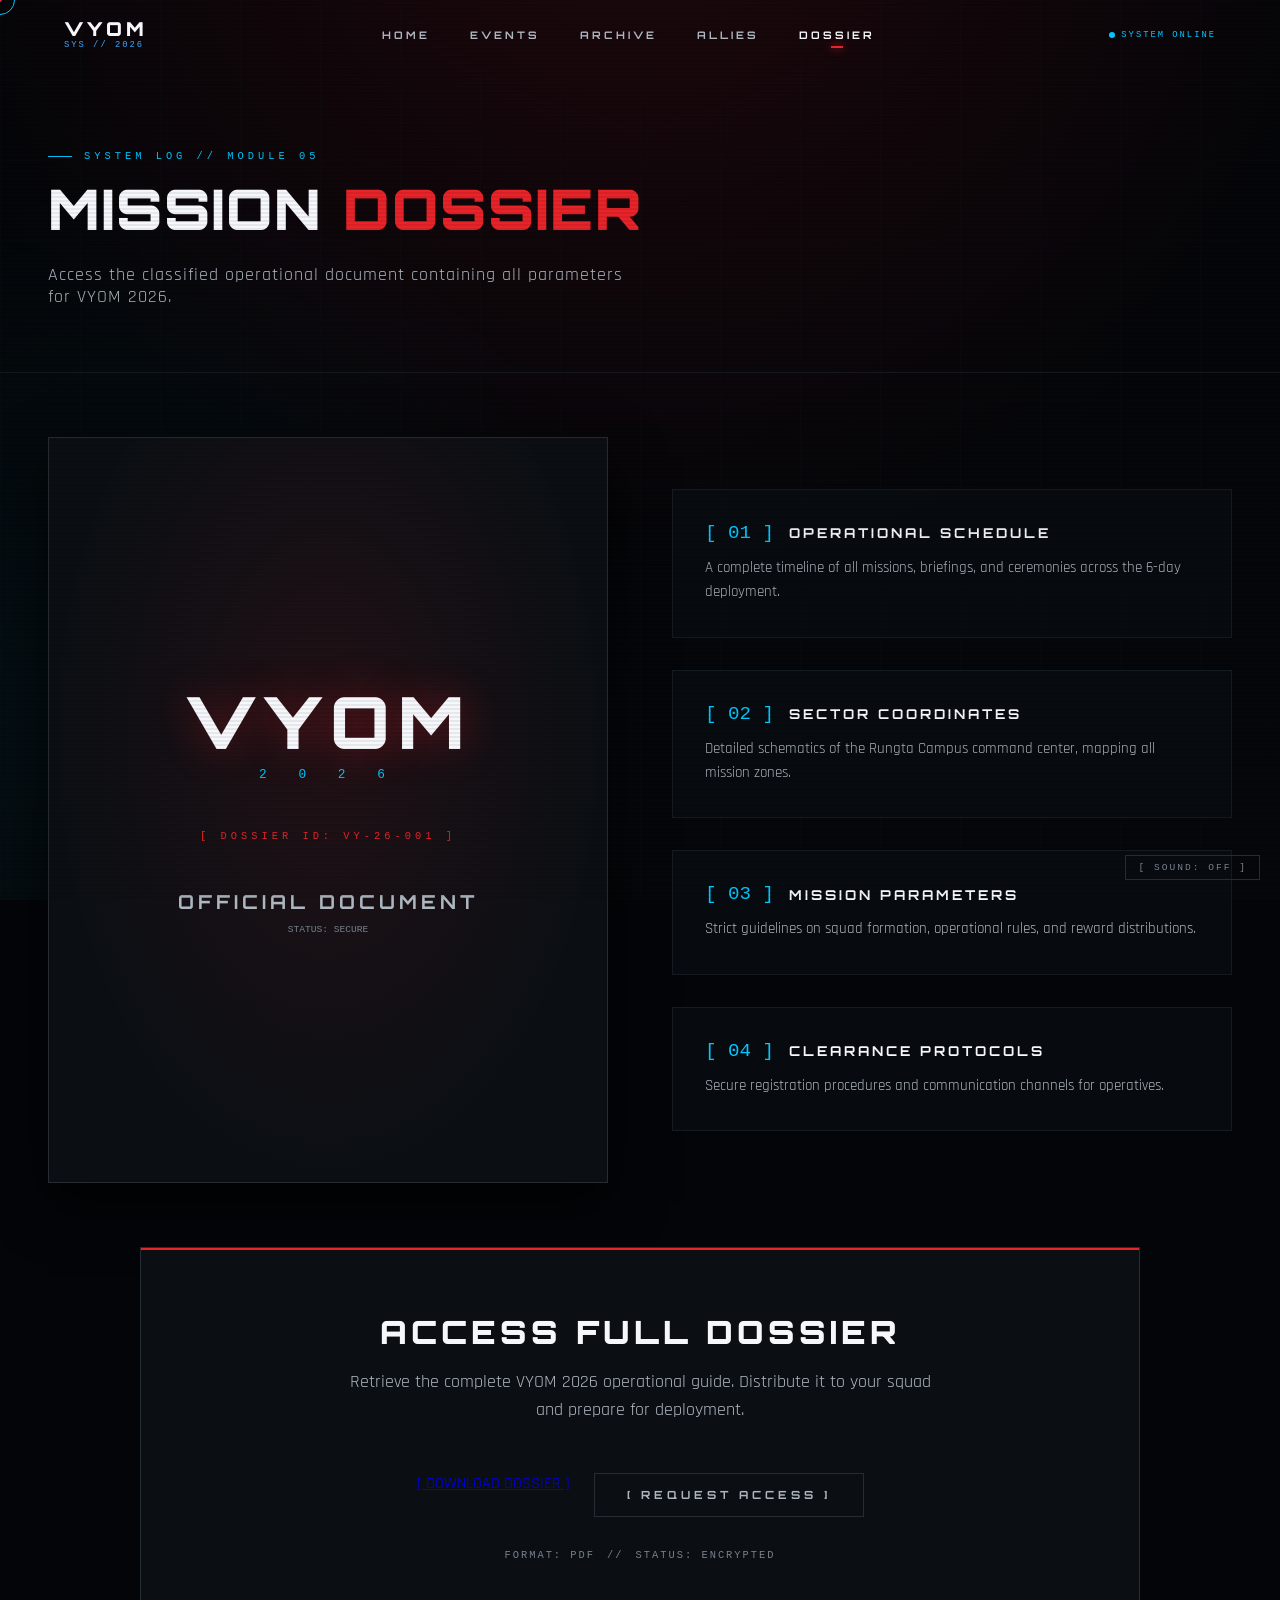
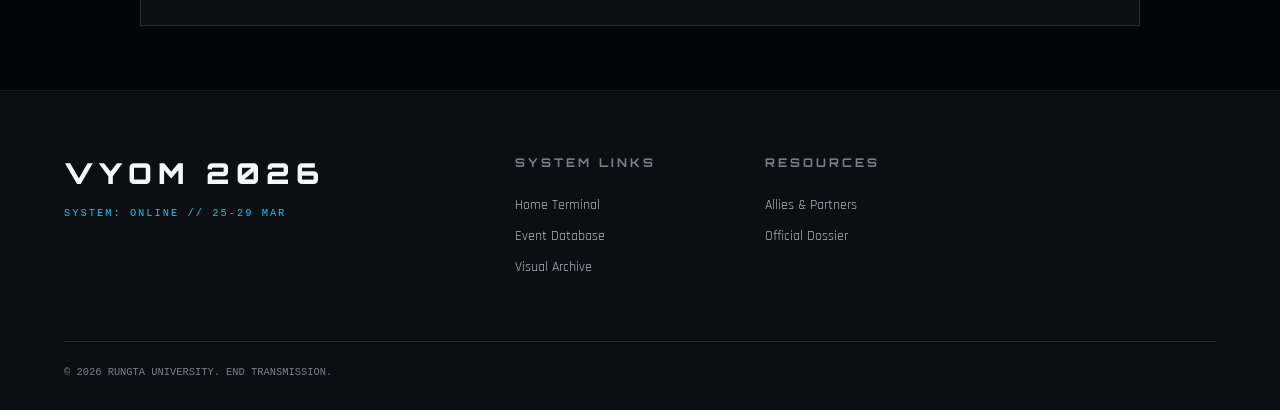
==== brochure.html @ c1c0fbc7 "Complete Phase 1 Cinematic Transformation" ====
<!DOCTYPE html>
<html lang="en">
<head>
<meta charset="UTF-8">
<meta name="viewport" content="width=device-width, initial-scale=1.0">
<title>MISSION DOSSIER // VYOM 2026</title>
<link rel="icon" type="image/png" href="https://i.ibb.co/TD3bmT7h/Untitled-design.png">
<link rel="preconnect" href="https://fonts.googleapis.com">
<link href="https://fonts.googleapis.com/css2?family=Orbitron:wght@400;700;900&family=Rajdhani:wght@400;500;600;700&display=swap" rel="stylesheet">
<link rel="stylesheet" href="shared.css">
<style>
/* Specific overrides for brochure.html */
.page-header {
  padding: 150px 3rem 4rem;
  max-width: 1300px;
  margin: 0 auto;
  border-bottom: 1px solid var(--steel);
}

.brochure-layout {
  display: grid;
  grid-template-columns: 1fr 1fr;
  gap: 4rem;
  align-items: center;
  max-width: 1300px;
  margin: 4rem auto;
  padding: 0 3rem;
}

.brochure-preview {
  background: var(--gunmetal);
  border: 1px solid var(--steel-light);
  aspect-ratio: 3/4;
  display: flex;
  flex-direction: column;
  align-items: center;
  justify-content: center;
  position: relative;
  overflow: hidden;
  box-shadow: 0 20px 50px rgba(0,0,0,0.8);
}
.bp-bg {
  position: absolute;
  inset: 0;
  background: radial-gradient(ellipse at 50% 40%, rgba(230, 36, 41, 0.1) 0%, transparent 70%);
}
.bp-content {
  position: relative;
  z-index: 1;
  text-align: center;
  padding: 2rem;
}
.bp-logo {
  font-family: 'Orbitron', sans-serif;
  font-size: 4.5rem;
  font-weight: 900;
  color: var(--white);
  letter-spacing: 8px;
  text-shadow: 0 0 40px rgba(230, 36, 41, 0.4);
  line-height: 1;
}
.bp-year {
  font-family: var(--hud-font);
  font-size: 0.8rem;
  color: var(--hud-cyan);
  letter-spacing: 12px;
  margin-top: 10px;
}
.bp-syms {
  margin: 3rem 0;
  font-family: var(--hud-font);
  font-size: 0.65rem;
  color: var(--energy-red);
  letter-spacing: 4px;
}
.bp-title {
  font-family: 'Orbitron', sans-serif;
  font-size: 1.2rem;
  font-weight: 700;
  color: var(--silver);
  letter-spacing: 4px;
  margin-bottom: 8px;
}

.brochure-info {
  display: flex;
  flex-direction: column;
  gap: 2rem;
}
.br-item {
  background: rgba(11, 15, 20, 0.6);
  border: 1px solid var(--steel);
  padding: 2rem;
  transition: all 0.3s;
  position: relative;
}
.br-item:hover {
  border-color: var(--hud-cyan);
  background: var(--gunmetal);
  transform: translateX(10px);
}
.br-item::before {
  content: '';
  position: absolute;
  left: 0; top: 0; bottom: 0;
  width: 2px;
  background: var(--hud-cyan);
  opacity: 0;
  transition: opacity 0.3s;
}
.br-item:hover::before { opacity: 1; }
.br-item-head {
  display: flex;
  align-items: center;
  gap: 15px;
  margin-bottom: 12px;
}
.br-icon {
  font-family: var(--hud-font);
  color: var(--hud-cyan);
  font-size: 1.2rem;
}
.br-item-title {
  font-family: 'Orbitron', sans-serif;
  font-size: 0.85rem;
  font-weight: 700;
  color: var(--white);
  letter-spacing: 3px;
  text-transform: uppercase;
}
.br-item-desc {
  font-size: 0.95rem;
  color: var(--silver);
  line-height: 1.6;
}

.download-cta {
  background: var(--gunmetal);
  border: 1px solid var(--steel-light);
  padding: 4rem 3rem;
  text-align: center;
  margin: 4rem auto;
  max-width: 1000px;
  position: relative;
  overflow: hidden;
}
.download-cta::before {
  content: '';
  position: absolute;
  top: 0; left: 0; right: 0; height: 2px;
  background: var(--energy-red);
}
.dc-title {
  font-family: 'Orbitron', sans-serif;
  font-size: 2rem;
  font-weight: 900;
  color: var(--white);
  margin-bottom: 1rem;
  letter-spacing: 4px;
}
.dc-sub {
  font-size: 1.1rem;
  color: var(--silver);
  margin-bottom: 3rem;
  line-height: 1.6;
  max-width: 600px;
  margin-left: auto;
  margin-right: auto;
}
.dc-btns {
  display: flex;
  gap: 1.5rem;
  justify-content: center;
  flex-wrap: wrap;
}
.btn-ghost {
  display: inline-block;
  background: transparent;
  color: var(--silver);
  padding: 14px 32px;
  font-family: 'Orbitron', sans-serif;
  font-size: 0.7rem;
  font-weight: 700;
  letter-spacing: 4px;
  text-transform: uppercase;
  text-decoration: none;
  border: 1px solid var(--steel-light);
  transition: all 0.3s;
}
.btn-ghost:hover {
  border-color: var(--hud-cyan);
  color: var(--hud-cyan);
  background: rgba(0, 200, 255, 0.05);
}
.file-info {
  display: flex;
  align-items: center;
  gap: 12px;
  margin-top: 2rem;
  justify-content: center;
  font-family: var(--hud-font);
  font-size: 0.65rem;
  color: var(--muted);
  letter-spacing: 2px;
}

@media(max-width: 900px) {
  .page-header { padding: 120px 1.5rem 3rem; }
  .brochure-layout { grid-template-columns: 1fr; padding: 0 1.5rem; gap: 3rem; }
  .download-cta { margin: 3rem 1.5rem; padding: 3rem 1.5rem; }
  .br-item:hover { transform: none; }
}
</style>
</head>
<body>

<div class="bg-cinematic"></div>
<div class="bg-grid"></div>
<div class="bg-scanlines"></div>

<!-- MOBILE COMMAND MENU -->
<div id="cmd-menu">
  <a href="index.html">01 HOME</a>
  <a href="events.html">02 EVENTS</a>
  <a href="gallery.html">03 GALLERY</a>
  <a href="sponsors.html">04 SPONSORS</a>
  <a href="brochure.html" class="active">05 DOSSIER</a>
</div>

<!-- NAVBAR HUD -->
<nav id="hud-navbar">
  <a href="index.html" class="nav-brand">
    <span class="nav-brand-title">VYOM</span>
    <span class="nav-brand-sub">SYS // 2026</span>
  </a>
  <ul class="nav-links">
    <li><a href="index.html">Home</a></li>
    <li><a href="events.html">Events</a></li>
    <li><a href="gallery.html">Archive</a></li>
    <li><a href="sponsors.html">Allies</a></li>
    <li><a href="brochure.html" class="active">Dossier</a></li>
  </ul>
  <div class="nav-right">
    <div class="sys-indicator">
      <div class="sys-dot"></div>
      SYSTEM ONLINE
    </div>
    <button class="hamburger" id="btn-hamburger">
      <span></span><span></span><span></span>
    </button>
  </div>
</nav>

<header class="page-header reveal">
  <div class="section-label">SYSTEM LOG // MODULE 05</div>
  <h1 class="cinematic-title">MISSION <span>DOSSIER</span></h1>
  <p style="color:var(--silver); font-size:1.1rem; letter-spacing:1px; max-width:600px;">Access the classified operational document containing all parameters for VYOM 2026.</p>
</header>

<main>
  <div class="brochure-layout">
    <div class="brochure-preview reveal">
      <div class="hud-corner tl"></div><div class="hud-corner tr"></div>
      <div class="hud-corner bl"></div><div class="hud-corner br"></div>
      <div class="bp-bg"></div>
      <div class="bp-content">
        <div class="bp-logo">VYOM</div>
        <div class="bp-year">2 0 2 6</div>
        <div class="bp-syms">[ DOSSIER ID: VY-26-001 ]</div>
        <div class="bp-title">OFFICIAL DOCUMENT</div>
        <div style="font-family:var(--hud-font); font-size:0.6rem; color:var(--muted); margin-top:10px;">STATUS: SECURE</div>
      </div>
    </div>
    <div class="brochure-info reveal">
      <div class="br-item">
        <div class="br-item-head"><div class="br-icon">[ 01 ]</div><div class="br-item-title">Operational Schedule</div></div>
        <div class="br-item-desc">A complete timeline of all missions, briefings, and ceremonies across the 6-day deployment.</div>
      </div>
      <div class="br-item">
        <div class="br-item-head"><div class="br-icon">[ 02 ]</div><div class="br-item-title">Sector Coordinates</div></div>
        <div class="br-item-desc">Detailed schematics of the Rungta Campus command center, mapping all mission zones.</div>
      </div>
      <div class="br-item">
        <div class="br-item-head"><div class="br-icon">[ 03 ]</div><div class="br-item-title">Mission Parameters</div></div>
        <div class="br-item-desc">Strict guidelines on squad formation, operational rules, and reward distributions.</div>
      </div>
      <div class="br-item">
        <div class="br-item-head"><div class="br-icon">[ 04 ]</div><div class="br-item-title">Clearance Protocols</div></div>
        <div class="br-item-desc">Secure registration procedures and communication channels for operatives.</div>
      </div>
    </div>
  </div>

  <div class="download-cta reveal">
    <div class="hud-corner tl"></div><div class="hud-corner tr"></div>
    <div class="hud-corner bl"></div><div class="hud-corner br"></div>
    <h2 class="dc-title">ACCESS FULL <span>DOSSIER</span></h2>
    <p class="dc-sub">Retrieve the complete VYOM 2026 operational guide. Distribute it to your squad and prepare for deployment.</p>
    <div class="dc-btns">
      <a href="#" class="btn-primary" onclick="alert('Dossier encryption is currently active. Please stand by for official release or contact command.');return false;">[ DOWNLOAD DOSSIER ]</a>
      <a href="mailto:vyom.s@rungta.ac.in?subject=VYOM 2026 Dossier Request" class="btn-ghost">[ REQUEST ACCESS ]</a>
    </div>
    <div class="file-info"><span>FORMAT: PDF</span><span>//</span><span>STATUS: ENCRYPTED</span></div>
  </div>
</main>

<!-- FOOTER -->
<footer class="cmd-footer">
  <div class="footer-grid">
    <div>
      <div class="f-brand">VYOM 2026</div>
      <div class="f-sys-status">SYSTEM: ONLINE // 25-29 MAR</div>
    </div>
    <div class="f-col">
      <h4>SYSTEM LINKS</h4>
      <ul>
        <li><a href="index.html">Home Terminal</a></li>
        <li><a href="events.html">Event Database</a></li>
        <li><a href="gallery.html">Visual Archive</a></li>
      </ul>
    </div>
    <div class="f-col">
      <h4>RESOURCES</h4>
      <ul>
        <li><a href="sponsors.html">Allies & Partners</a></li>
        <li><a href="brochure.html">Official Dossier</a></li>
      </ul>
    </div>
  </div>
  <div class="f-bottom">
    <span>© 2026 RUNGTA UNIVERSITY. END TRANSMISSION.</span>
  </div>
</footer>

<script src="js/main.js"></script>
<script src="js/cursor.js"></script>
<script src="js/audio.js"></script>
</body>
</html>
---- shared.css ----
@import url('https://fonts.googleapis.com/css2?family=Orbitron:wght@400;700;900&family=Rajdhani:wght@400;500;600;700&display=swap');

:root {
  /* COLOR SYSTEM - CINEMATIC COMMAND CENTER */
  --void: #030508;
  --black: #05070A;
  --gunmetal: #0B0F14;
  --steel: #151B22;
  --steel-light: #252C34;
  --silver: #AEB7C0;
  --white: #F5F7FA;
  --hero-red: #C91824;
  --energy-red: #E62429;
  --hot-red: #FF3B30;
  --arc-gold: #D6A84F;
  --hud-blue: #3AA7FF;
  --hud-cyan: #00C8FF;
  --muted: #77818C;

  --hud-font: 'Courier New', Courier, monospace;
}

*, *::before, *::after {
  margin: 0;
  padding: 0;
  box-sizing: border-box;
}

html {
  scroll-behavior: smooth;
}

body {
  background-color: var(--void);
  color: var(--white);
  font-family: 'Rajdhani', sans-serif;
  overflow-x: hidden;
  cursor: none; /* Custom cursor used */
}

::-webkit-scrollbar { width: 4px; }
::-webkit-scrollbar-track { background: var(--black); }
::-webkit-scrollbar-thumb { background: var(--steel-light); }
::-webkit-scrollbar-thumb:hover { background: var(--energy-red); }

/* CUSTOM CURSOR */
#vyom-cursor-ring {
  position: fixed;
  top: 0; left: 0;
  width: 30px; height: 30px;
  border: 1px solid var(--hud-cyan);
  border-radius: 50%;
  transform: translate(-50%, -50%);
  pointer-events: none;
  z-index: 999999;
  transition: width 0.2s, height 0.2s, border-color 0.2s;
}
#vyom-cursor-dot {
  position: fixed;
  top: 0; left: 0;
  width: 4px; height: 4px;
  background: var(--energy-red);
  border-radius: 50%;
  transform: translate(-50%, -50%);
  pointer-events: none;
  z-index: 999999;
}
.cursor-hover #vyom-cursor-ring {
  width: 45px; height: 45px;
  border-color: var(--energy-red);
  background: rgba(230, 36, 41, 0.05);
}

/* BACKGROUND SYSTEM */
.bg-cinematic {
  position: fixed;
  inset: 0;
  background: radial-gradient(circle at 50% -20%, rgba(201, 24, 36, 0.15) 0%, transparent 60%),
              radial-gradient(circle at 10% 80%, rgba(0, 200, 255, 0.05) 0%, transparent 40%),
              linear-gradient(to bottom, var(--void) 0%, var(--black) 100%);
  z-index: -3;
}
.bg-grid {
  position: fixed;
  inset: 0;
  background-image: linear-gradient(var(--steel) 1px, transparent 1px), linear-gradient(90deg, var(--steel) 1px, transparent 1px);
  background-size: 80px 80px;
  opacity: 0.15;
  z-index: -2;
}
.bg-scanlines {
  position: fixed;
  inset: 0;
  background: repeating-linear-gradient(0deg, transparent, transparent 2px, rgba(0,0,0,0.1) 2px, rgba(0,0,0,0.1) 4px);
  pointer-events: none;
  z-index: 9000; /* Overlays on content but under nav */
  opacity: 0.6;
}

/* NAVBAR - COMMAND HUD */
#hud-navbar {
  position: fixed;
  top: 0; left: 0; right: 0;
  z-index: 9990;
  height: 70px;
  display: flex;
  align-items: center;
  justify-content: space-between;
  padding: 0 4rem;
  background: transparent;
  transition: all 0.4s ease;
  border-bottom: 1px solid transparent;
}
#hud-navbar.scrolled {
  background: rgba(11, 15, 20, 0.85);
  backdrop-filter: blur(12px);
  border-bottom: 1px solid var(--steel-light);
  box-shadow: 0 4px 30px rgba(0, 0, 0, 0.5);
}
.nav-brand {
  display: flex;
  flex-direction: column;
  text-decoration: none;
  line-height: 1;
}
.nav-brand-title {
  font-family: 'Orbitron', sans-serif;
  font-weight: 900;
  font-size: 1.2rem;
  color: var(--white);
  letter-spacing: 4px;
}
.nav-brand-sub {
  font-family: var(--hud-font);
  font-size: 0.55rem;
  color: var(--hud-blue);
  letter-spacing: 2px;
  margin-top: 2px;
}
.nav-links {
  display: flex;
  gap: 2.5rem;
  list-style: none;
}
.nav-links a {
  text-decoration: none;
  color: var(--silver);
  font-family: 'Orbitron', sans-serif;
  font-size: 0.65rem;
  font-weight: 700;
  letter-spacing: 3px;
  text-transform: uppercase;
  position: relative;
  transition: color 0.3s;
}
.nav-links a:hover, .nav-links a.active {
  color: var(--white);
}
.nav-links a.active::before {
  content: '';
  position: absolute;
  bottom: -6px;
  left: 50%;
  transform: translateX(-50%);
  width: 12px;
  height: 2px;
  background: var(--energy-red);
  box-shadow: 0 0 8px var(--energy-red);
}
.nav-right {
  display: flex;
  align-items: center;
  gap: 1.5rem;
}
.sys-indicator {
  display: flex;
  align-items: center;
  gap: 6px;
  font-family: var(--hud-font);
  font-size: 0.55rem;
  color: var(--hud-cyan);
  letter-spacing: 2px;
}
.sys-dot {
  width: 6px; height: 6px;
  background: var(--hud-cyan);
  border-radius: 50%;
  animation: pulseCyan 2s infinite;
}
@keyframes pulseCyan {
  0%, 100% { opacity: 1; box-shadow: 0 0 5px var(--hud-cyan); }
  50% { opacity: 0.4; box-shadow: none; }
}
.btn-register {
  display: inline-block;
  background: rgba(230, 36, 41, 0.1);
  color: var(--energy-red);
  border: 1px solid var(--energy-red);
  padding: 8px 20px;
  font-family: 'Orbitron', sans-serif;
  font-size: 0.65rem;
  font-weight: 900;
  letter-spacing: 3px;
  text-transform: uppercase;
  text-decoration: none;
  transition: all 0.3s;
}
.btn-register:hover {
  background: var(--energy-red);
  color: var(--white);
  box-shadow: 0 0 15px rgba(230, 36, 41, 0.4);
}

/* MOBILE HUD MENU */
.hamburger {
  display: none;
  flex-direction: column;
  gap: 5px;
  background: transparent;
  border: none;
  cursor: none;
}
.hamburger span {
  display: block;
  width: 24px; height: 2px;
  background: var(--silver);
  transition: all 0.3s;
}
#cmd-menu {
  position: fixed;
  inset: 0;
  background: rgba(5, 7, 10, 0.98);
  backdrop-filter: blur(10px);
  z-index: 9980;
  display: flex;
  flex-direction: column;
  justify-content: center;
  align-items: center;
  gap: 2rem;
  opacity: 0;
  visibility: hidden;
  transition: opacity 0.4s;
}
#cmd-menu.open {
  opacity: 1;
  visibility: visible;
}
#cmd-menu a {
  font-family: 'Orbitron', sans-serif;
  font-size: 1.5rem;
  color: var(--silver);
  text-decoration: none;
  letter-spacing: 6px;
  text-transform: uppercase;
  transition: color 0.3s;
}
#cmd-menu a:hover, #cmd-menu a.active {
  color: var(--white);
  text-shadow: 0 0 15px rgba(255,255,255,0.3);
}

/* SOUND TOGGLE */
#sound-toggle {
  position: fixed;
  bottom: 20px; right: 20px;
  z-index: 9999;
  background: transparent;
  border: 1px solid var(--steel-light);
  color: var(--muted);
  font-family: var(--hud-font);
  font-size: 0.6rem;
  padding: 6px 12px;
  letter-spacing: 2px;
  cursor: none;
  transition: all 0.3s;
}
#sound-toggle:hover {
  border-color: var(--hud-cyan);
  color: var(--hud-cyan);
}
#sound-toggle.active {
  color: var(--hud-cyan);
  border-color: var(--hud-cyan);
}

/* SYSTEM BOOT PRELOADER */
#sys-boot {
  position: fixed;
  inset: 0;
  background: var(--black);
  z-index: 100000;
  display: flex;
  flex-direction: column;
  align-items: flex-start;
  justify-content: center;
  padding: 4rem;
  font-family: var(--hud-font);
  color: var(--hud-cyan);
  transition: opacity 0.5s;
}
#sys-boot.hidden {
  opacity: 0;
  pointer-events: none;
}
.boot-log {
  font-size: 0.8rem;
  line-height: 1.8;
  margin-bottom: 2rem;
  opacity: 0.8;
}
.boot-progress-wrap {
  width: 100%;
  max-width: 400px;
  border: 1px solid var(--steel);
  height: 12px;
  position: relative;
  margin-bottom: 1rem;
}
.boot-progress-bar {
  height: 100%;
  background: var(--energy-red);
  width: 0%;
  transition: width 0.2s linear;
  box-shadow: 0 0 10px var(--energy-red);
}
.boot-title {
  font-family: 'Orbitron', sans-serif;
  font-size: 2.5rem;
  font-weight: 900;
  color: var(--white);
  letter-spacing: 8px;
  margin-top: 1rem;
  opacity: 0;
  transform: translateY(10px);
  transition: all 0.4s;
}
.boot-title.show {
  opacity: 1;
  transform: translateY(0);
}

/* SECTION UTILS */
.wrap { max-width: 1300px; margin: 0 auto; padding: 5rem 3rem; }
.pt-nav { padding-top: 120px; }

/* HUD COMPONENTS */
.hud-corner {
  position: absolute;
  width: 15px; height: 15px;
  border: 1px solid var(--muted);
}
.hud-corner.tl { top: -1px; left: -1px; border-right: none; border-bottom: none; }
.hud-corner.tr { top: -1px; right: -1px; border-left: none; border-bottom: none; }
.hud-corner.bl { bottom: -1px; left: -1px; border-right: none; border-top: none; }
.hud-corner.br { bottom: -1px; right: -1px; border-left: none; border-top: none; }

.section-label {
  font-family: var(--hud-font);
  font-size: 0.65rem;
  color: var(--hud-cyan);
  letter-spacing: 4px;
  text-transform: uppercase;
  margin-bottom: 1rem;
  display: flex;
  align-items: center;
  gap: 12px;
}
.section-label::before {
  content: '';
  width: 24px; height: 1px;
  background: var(--hud-cyan);
}
.cinematic-title {
  font-family: 'Orbitron', sans-serif;
  font-size: clamp(2rem, 5vw, 3.5rem);
  font-weight: 900;
  line-height: 1.1;
  letter-spacing: 2px;
  margin-bottom: 1.5rem;
  color: var(--white);
}
.cinematic-title span { color: var(--energy-red); }

/* FOOTER */
.cmd-footer {
  border-top: 1px solid var(--steel);
  padding: 4rem 4rem 2rem;
  background: var(--gunmetal);
  position: relative;
}
.footer-grid {
  display: grid;
  grid-template-columns: 2fr 1fr 1fr 1fr;
  gap: 3rem;
  max-width: 1300px;
  margin: 0 auto;
}
.f-brand {
  font-family: 'Orbitron', sans-serif;
  font-size: 1.8rem;
  font-weight: 900;
  color: var(--white);
  letter-spacing: 6px;
}
.f-sys-status {
  margin-top: 1rem;
  font-family: var(--hud-font);
  font-size: 0.65rem;
  color: var(--hud-cyan);
  letter-spacing: 2px;
}
.f-col h4 {
  font-family: 'Orbitron', sans-serif;
  font-size: 0.75rem;
  color: var(--muted);
  letter-spacing: 3px;
  margin-bottom: 1.5rem;
}
.f-col ul { list-style: none; display: flex; flex-direction: column; gap: 10px; }
.f-col a {
  color: var(--silver);
  text-decoration: none;
  font-size: 0.85rem;
  transition: color 0.2s;
}
.f-col a:hover { color: var(--hud-blue); }
.f-bottom {
  margin-top: 4rem;
  border-top: 1px solid var(--steel-light);
  padding-top: 1.5rem;
  display: flex;
  justify-content: space-between;
  font-family: var(--hud-font);
  font-size: 0.65rem;
  color: var(--muted);
  max-width: 1300px;
  margin-left: auto; margin-right: auto;
}

@media(max-width: 900px) {
  #hud-navbar { padding: 0 1.5rem; }
  .nav-links, .nav-right .btn-register { display: none; }
  .hamburger { display: flex; }
  .footer-grid { grid-template-columns: 1fr 1fr; }
  .wrap { padding: 4rem 1.5rem; }
  #vyom-cursor-ring, #vyom-cursor-dot { display: none; }
  body { cursor: auto; }
}
@media(max-width: 500px) {
  .footer-grid { grid-template-columns: 1fr; }
}
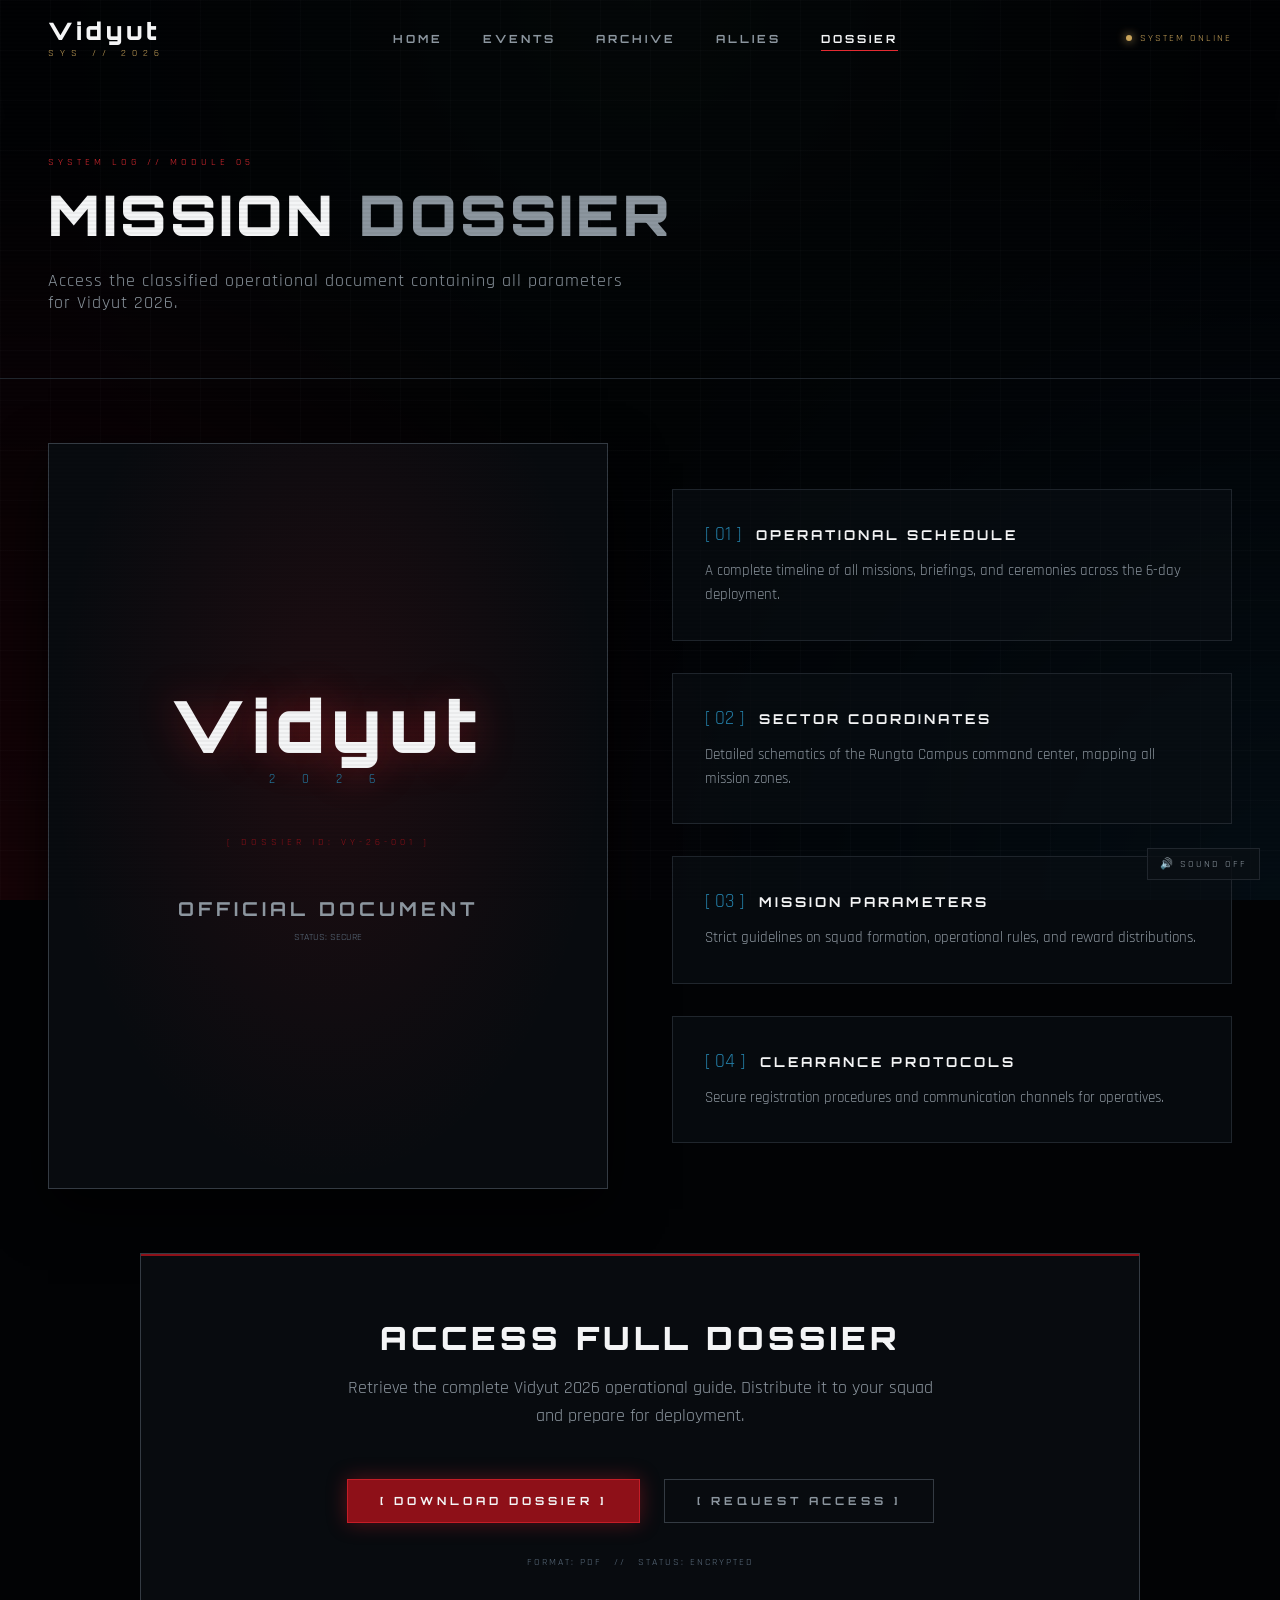
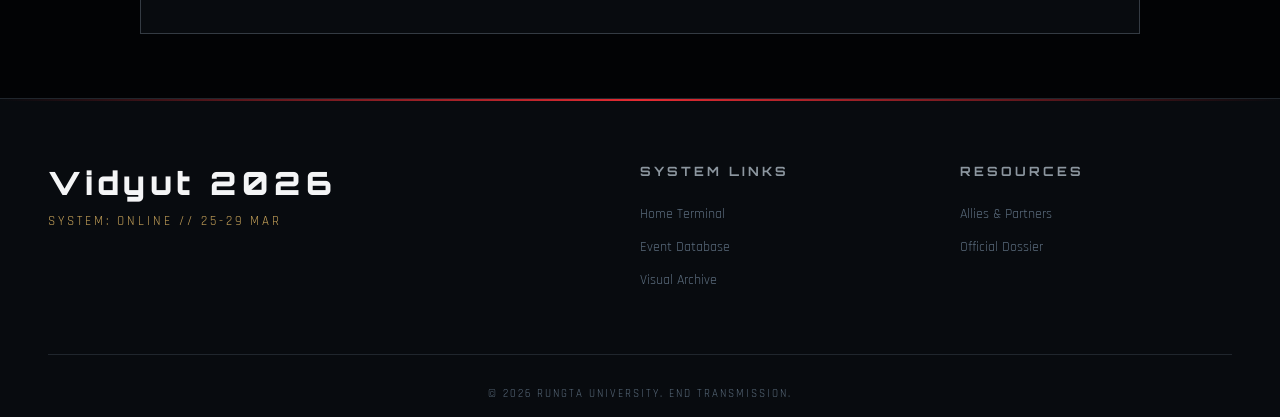
==== commit 87cc4638: "Vidyut 2026 Doomsday Cinematic Transformation" ====
--- a/brochure.html
+++ b/brochure.html
@@ -3,7 +3,7 @@
 <head>
 <meta charset="UTF-8">
 <meta name="viewport" content="width=device-width, initial-scale=1.0">
-<title>MISSION DOSSIER // VYOM 2026</title>
+<title>MISSION DOSSIER // Vidyut 2026</title>
 <link rel="icon" type="image/png" href="https://i.ibb.co/TD3bmT7h/Untitled-design.png">
 <link rel="preconnect" href="https://fonts.googleapis.com">
 <link href="https://fonts.googleapis.com/css2?family=Orbitron:wght@400;700;900&family=Rajdhani:wght@400;500;600;700&display=swap" rel="stylesheet">
@@ -230,7 +230,7 @@
 <!-- NAVBAR HUD -->
 <nav id="hud-navbar">
   <a href="index.html" class="nav-brand">
-    <span class="nav-brand-title">VYOM</span>
+    <span class="nav-brand-title">Vidyut</span>
     <span class="nav-brand-sub">SYS // 2026</span>
   </a>
   <ul class="nav-links">
@@ -254,7 +254,7 @@
 <header class="page-header reveal">
   <div class="section-label">SYSTEM LOG // MODULE 05</div>
   <h1 class="cinematic-title">MISSION <span>DOSSIER</span></h1>
-  <p style="color:var(--silver); font-size:1.1rem; letter-spacing:1px; max-width:600px;">Access the classified operational document containing all parameters for VYOM 2026.</p>
+  <p style="color:var(--silver); font-size:1.1rem; letter-spacing:1px; max-width:600px;">Access the classified operational document containing all parameters for Vidyut 2026.</p>
 </header>
 
 <main>
@@ -264,7 +264,7 @@
       <div class="hud-corner bl"></div><div class="hud-corner br"></div>
       <div class="bp-bg"></div>
       <div class="bp-content">
-        <div class="bp-logo">VYOM</div>
+        <div class="bp-logo">Vidyut</div>
         <div class="bp-year">2 0 2 6</div>
         <div class="bp-syms">[ DOSSIER ID: VY-26-001 ]</div>
         <div class="bp-title">OFFICIAL DOCUMENT</div>
@@ -295,10 +295,10 @@
     <div class="hud-corner tl"></div><div class="hud-corner tr"></div>
     <div class="hud-corner bl"></div><div class="hud-corner br"></div>
     <h2 class="dc-title">ACCESS FULL <span>DOSSIER</span></h2>
-    <p class="dc-sub">Retrieve the complete VYOM 2026 operational guide. Distribute it to your squad and prepare for deployment.</p>
+    <p class="dc-sub">Retrieve the complete Vidyut 2026 operational guide. Distribute it to your squad and prepare for deployment.</p>
     <div class="dc-btns">
       <a href="#" class="btn-primary" onclick="alert('Dossier encryption is currently active. Please stand by for official release or contact command.');return false;">[ DOWNLOAD DOSSIER ]</a>
-      <a href="mailto:vyom.s@rungta.ac.in?subject=VYOM 2026 Dossier Request" class="btn-ghost">[ REQUEST ACCESS ]</a>
+      <a href="mailto:Vidyut.s@rungta.ac.in?subject=Vidyut 2026 Dossier Request" class="btn-ghost">[ REQUEST ACCESS ]</a>
     </div>
     <div class="file-info"><span>FORMAT: PDF</span><span>//</span><span>STATUS: ENCRYPTED</span></div>
   </div>
@@ -308,7 +308,7 @@
 <footer class="cmd-footer">
   <div class="footer-grid">
     <div>
-      <div class="f-brand">VYOM 2026</div>
+      <div class="f-brand">Vidyut 2026</div>
       <div class="f-sys-status">SYSTEM: ONLINE // 25-29 MAR</div>
     </div>
     <div class="f-col">
--- a/shared.css
+++ b/shared.css
@@ -1,451 +1,293 @@
 @import url('https://fonts.googleapis.com/css2?family=Orbitron:wght@400;700;900&family=Rajdhani:wght@400;500;600;700&display=swap');
 
 :root {
-  /* COLOR SYSTEM - CINEMATIC COMMAND CENTER */
-  --void: #030508;
-  --black: #05070A;
-  --gunmetal: #0B0F14;
-  --steel: #151B22;
-  --steel-light: #252C34;
-  --silver: #AEB7C0;
-  --white: #F5F7FA;
-  --hero-red: #C91824;
-  --energy-red: #E62429;
-  --hot-red: #FF3B30;
-  --arc-gold: #D6A84F;
-  --hud-blue: #3AA7FF;
-  --hud-cyan: #00C8FF;
-  --muted: #77818C;
-
-  --hud-font: 'Courier New', Courier, monospace;
-}
-
-*, *::before, *::after {
-  margin: 0;
-  padding: 0;
-  box-sizing: border-box;
-}
-
-html {
-  scroll-behavior: smooth;
-}
-
+  /* DOOMSDAY COLOR PALETTE */
+  /* Environments */
+  --void: #020305;
+  --gunmetal: #080B0F;
+  --abyss: #05070A;
+  --panel: #0D1117;
+  
+  /* Metals */
+  --steel: #20262D;
+  --steel-light: #343B43;
+  --silver: #8C969F;
+  
+  /* Accents */
+  --arc-gold: #C9A45A;
+  --arc-gold-bright: #E2BD70;
+  --doom-green: #17281E;
+  --doom-green-bright: #557B58;
+  
+  /* Threat / Energy */
+  --energy-red: #8E1018;
+  --hot-red: #C51D27;
+  --threat-red: #E52B32;
+  
+  /* Tech */
+  --hud-cyan: #247FA8;
+  --hud-blue: #194B68;
+  --white: #F4F5F6;
+  --muted: #5a6b7c;
+
+  /* Typography */
+  --title-font: 'Orbitron', sans-serif;
+  --hud-font: 'Rajdhani', sans-serif;
+}
+
+* { margin: 0; padding: 0; box-sizing: border-box; }
+html { scroll-behavior: smooth; }
 body {
+  font-family: var(--hud-font);
   background-color: var(--void);
   color: var(--white);
-  font-family: 'Rajdhani', sans-serif;
   overflow-x: hidden;
-  cursor: none; /* Custom cursor used */
-}
-
-::-webkit-scrollbar { width: 4px; }
-::-webkit-scrollbar-track { background: var(--black); }
-::-webkit-scrollbar-thumb { background: var(--steel-light); }
-::-webkit-scrollbar-thumb:hover { background: var(--energy-red); }
+  cursor: none; /* Custom cursor */
+}
 
 /* CUSTOM CURSOR */
-#vyom-cursor-ring {
-  position: fixed;
-  top: 0; left: 0;
-  width: 30px; height: 30px;
-  border: 1px solid var(--hud-cyan);
+#cursor {
+  position: fixed; top: 0; left: 0;
+  width: 20px; height: 20px;
+  border: 1px solid var(--hot-red);
   border-radius: 50%;
+  pointer-events: none;
+  z-index: 999999;
   transform: translate(-50%, -50%);
-  pointer-events: none;
-  z-index: 999999;
+  display: flex; align-items: center; justify-content: center;
+  font-size: 8px; color: var(--hot-red);
+  mix-blend-mode: difference;
   transition: width 0.2s, height 0.2s, border-color 0.2s;
 }
-#vyom-cursor-dot {
-  position: fixed;
-  top: 0; left: 0;
-  width: 4px; height: 4px;
-  background: var(--energy-red);
-  border-radius: 50%;
-  transform: translate(-50%, -50%);
-  pointer-events: none;
-  z-index: 999999;
-}
-.cursor-hover #vyom-cursor-ring {
-  width: 45px; height: 45px;
-  border-color: var(--energy-red);
-  background: rgba(230, 36, 41, 0.05);
-}
-
-/* BACKGROUND SYSTEM */
+#cursor.active {
+  width: 40px; height: 40px;
+  border-color: var(--arc-gold);
+  background: rgba(201, 164, 90, 0.1);
+}
+
+/* CINEMATIC BACKGROUND SYSTEM */
 .bg-cinematic {
-  position: fixed;
-  inset: 0;
-  background: radial-gradient(circle at 50% -20%, rgba(201, 24, 36, 0.15) 0%, transparent 60%),
-              radial-gradient(circle at 10% 80%, rgba(0, 200, 255, 0.05) 0%, transparent 40%),
-              linear-gradient(to bottom, var(--void) 0%, var(--black) 100%);
-  z-index: -3;
+  position: fixed; inset: 0; z-index: -10;
+  background: radial-gradient(circle at 50% 0%, var(--doom-green) 0%, transparent 60%),
+              radial-gradient(circle at 100% 100%, var(--hud-blue) 0%, transparent 50%),
+              radial-gradient(circle at 0% 100%, var(--energy-red) 0%, transparent 50%);
+  opacity: 0.15;
+  pointer-events: none;
 }
 .bg-grid {
-  position: fixed;
-  inset: 0;
-  background-image: linear-gradient(var(--steel) 1px, transparent 1px), linear-gradient(90deg, var(--steel) 1px, transparent 1px);
-  background-size: 80px 80px;
-  opacity: 0.15;
-  z-index: -2;
+  position: fixed; inset: 0; z-index: -9;
+  background-image: 
+    linear-gradient(rgba(140, 150, 159, 0.03) 1px, transparent 1px),
+    linear-gradient(90deg, rgba(140, 150, 159, 0.03) 1px, transparent 1px);
+  background-size: 50px 50px;
+  pointer-events: none;
 }
 .bg-scanlines {
-  position: fixed;
-  inset: 0;
-  background: repeating-linear-gradient(0deg, transparent, transparent 2px, rgba(0,0,0,0.1) 2px, rgba(0,0,0,0.1) 4px);
-  pointer-events: none;
-  z-index: 9000; /* Overlays on content but under nav */
-  opacity: 0.6;
-}
-
-/* NAVBAR - COMMAND HUD */
+  position: fixed; inset: 0; z-index: 9999;
+  background: repeating-linear-gradient(
+    0deg,
+    transparent,
+    transparent 2px,
+    rgba(0, 0, 0, 0.1) 2px,
+    rgba(0, 0, 0, 0.1) 4px
+  );
+  pointer-events: none;
+  opacity: 0.4;
+}
+
+/* HUD NAVBAR */
 #hud-navbar {
-  position: fixed;
-  top: 0; left: 0; right: 0;
-  z-index: 9990;
-  height: 70px;
-  display: flex;
-  align-items: center;
-  justify-content: space-between;
-  padding: 0 4rem;
+  position: fixed; top: 0; left: 0; width: 100%;
+  padding: 1rem 3rem;
+  display: flex; justify-content: space-between; align-items: center;
+  z-index: 10000;
   background: transparent;
+  border-bottom: 1px solid transparent;
   transition: all 0.4s ease;
-  border-bottom: 1px solid transparent;
 }
 #hud-navbar.scrolled {
-  background: rgba(11, 15, 20, 0.85);
-  backdrop-filter: blur(12px);
-  border-bottom: 1px solid var(--steel-light);
-  box-shadow: 0 4px 30px rgba(0, 0, 0, 0.5);
-}
+  background: rgba(2, 3, 5, 0.85);
+  backdrop-filter: blur(10px);
+  border-bottom: 1px solid var(--steel);
+}
+
 .nav-brand {
-  display: flex;
-  flex-direction: column;
-  text-decoration: none;
-  line-height: 1;
+  display: flex; flex-direction: column; text-decoration: none;
 }
 .nav-brand-title {
-  font-family: 'Orbitron', sans-serif;
-  font-weight: 900;
-  font-size: 1.2rem;
-  color: var(--white);
-  letter-spacing: 4px;
+  font-family: var(--title-font); font-size: 1.5rem; font-weight: 900;
+  color: var(--white); letter-spacing: 4px;
 }
 .nav-brand-sub {
-  font-family: var(--hud-font);
-  font-size: 0.55rem;
-  color: var(--hud-blue);
-  letter-spacing: 2px;
-  margin-top: 2px;
-}
+  font-family: var(--hud-font); font-size: 0.65rem; color: var(--arc-gold);
+  letter-spacing: 6px;
+}
+
 .nav-links {
-  display: flex;
-  gap: 2.5rem;
-  list-style: none;
+  display: flex; gap: 2.5rem; list-style: none;
 }
 .nav-links a {
-  text-decoration: none;
-  color: var(--silver);
-  font-family: 'Orbitron', sans-serif;
-  font-size: 0.65rem;
-  font-weight: 700;
-  letter-spacing: 3px;
-  text-transform: uppercase;
-  position: relative;
-  transition: color 0.3s;
-}
-.nav-links a:hover, .nav-links a.active {
-  color: var(--white);
-}
-.nav-links a.active::before {
-  content: '';
-  position: absolute;
-  bottom: -6px;
-  left: 50%;
-  transform: translateX(-50%);
-  width: 12px;
-  height: 2px;
-  background: var(--energy-red);
-  box-shadow: 0 0 8px var(--energy-red);
-}
-.nav-right {
-  display: flex;
-  align-items: center;
-  gap: 1.5rem;
-}
+  text-decoration: none; color: var(--silver);
+  font-family: var(--title-font); font-size: 0.7rem; font-weight: 700;
+  letter-spacing: 3px; text-transform: uppercase;
+  position: relative; padding: 5px 0; transition: color 0.3s;
+}
+.nav-links a:hover, .nav-links a.active { color: var(--white); }
+.nav-links a::after {
+  content: ''; position: absolute; bottom: 0; left: 0; width: 0; height: 1px;
+  background: var(--threat-red); transition: width 0.3s;
+}
+.nav-links a:hover::after, .nav-links a.active::after { width: 100%; }
+
+.nav-right { display: flex; align-items: center; gap: 2rem; }
 .sys-indicator {
-  display: flex;
-  align-items: center;
-  gap: 6px;
-  font-family: var(--hud-font);
-  font-size: 0.55rem;
-  color: var(--hud-cyan);
-  letter-spacing: 2px;
+  display: flex; align-items: center; gap: 8px;
+  font-size: 0.65rem; color: var(--arc-gold); letter-spacing: 2px;
 }
 .sys-dot {
-  width: 6px; height: 6px;
-  background: var(--hud-cyan);
-  border-radius: 50%;
-  animation: pulseCyan 2s infinite;
-}
-@keyframes pulseCyan {
-  0%, 100% { opacity: 1; box-shadow: 0 0 5px var(--hud-cyan); }
-  50% { opacity: 0.4; box-shadow: none; }
-}
-.btn-register {
+  width: 6px; height: 6px; border-radius: 50%; background: var(--arc-gold);
+  box-shadow: 0 0 10px var(--arc-gold-bright);
+  animation: pulseSys 2s infinite;
+}
+@keyframes pulseSys { 0%, 100% { opacity: 1; } 50% { opacity: 0.4; } }
+
+/* BUTTONS */
+.btn-primary {
   display: inline-block;
-  background: rgba(230, 36, 41, 0.1);
-  color: var(--energy-red);
-  border: 1px solid var(--energy-red);
-  padding: 8px 20px;
-  font-family: 'Orbitron', sans-serif;
-  font-size: 0.65rem;
-  font-weight: 900;
-  letter-spacing: 3px;
-  text-transform: uppercase;
-  text-decoration: none;
-  transition: all 0.3s;
-}
-.btn-register:hover {
   background: var(--energy-red);
   color: var(--white);
-  box-shadow: 0 0 15px rgba(230, 36, 41, 0.4);
-}
-
-/* MOBILE HUD MENU */
-.hamburger {
-  display: none;
-  flex-direction: column;
-  gap: 5px;
+  padding: 14px 32px;
+  font-family: var(--title-font);
+  font-size: 0.7rem; font-weight: 700; letter-spacing: 4px; text-transform: uppercase;
+  text-decoration: none;
+  border: 1px solid var(--hot-red);
+  box-shadow: 0 0 20px rgba(197, 29, 39, 0.4);
+  transition: all 0.3s;
+  cursor: none;
+}
+.btn-primary:hover {
+  background: var(--hot-red);
+  box-shadow: 0 0 40px rgba(197, 29, 39, 0.6);
+  transform: translateY(-2px);
+}
+.btn-ghost {
+  display: inline-block;
   background: transparent;
-  border: none;
+  color: var(--silver);
+  padding: 14px 32px;
+  font-family: var(--title-font);
+  font-size: 0.7rem; font-weight: 700; letter-spacing: 4px; text-transform: uppercase;
+  text-decoration: none;
+  border: 1px solid var(--steel-light);
+  transition: all 0.3s;
   cursor: none;
 }
-.hamburger span {
-  display: block;
-  width: 24px; height: 2px;
-  background: var(--silver);
-  transition: all 0.3s;
-}
-#cmd-menu {
-  position: fixed;
-  inset: 0;
-  background: rgba(5, 7, 10, 0.98);
-  backdrop-filter: blur(10px);
-  z-index: 9980;
-  display: flex;
-  flex-direction: column;
-  justify-content: center;
-  align-items: center;
-  gap: 2rem;
-  opacity: 0;
-  visibility: hidden;
-  transition: opacity 0.4s;
-}
-#cmd-menu.open {
-  opacity: 1;
-  visibility: visible;
-}
-#cmd-menu a {
-  font-family: 'Orbitron', sans-serif;
-  font-size: 1.5rem;
-  color: var(--silver);
-  text-decoration: none;
-  letter-spacing: 6px;
-  text-transform: uppercase;
-  transition: color 0.3s;
-}
-#cmd-menu a:hover, #cmd-menu a.active {
-  color: var(--white);
-  text-shadow: 0 0 15px rgba(255,255,255,0.3);
-}
-
-/* SOUND TOGGLE */
-#sound-toggle {
-  position: fixed;
-  bottom: 20px; right: 20px;
-  z-index: 9999;
-  background: transparent;
-  border: 1px solid var(--steel-light);
-  color: var(--muted);
-  font-family: var(--hud-font);
-  font-size: 0.6rem;
-  padding: 6px 12px;
-  letter-spacing: 2px;
-  cursor: none;
-  transition: all 0.3s;
-}
-#sound-toggle:hover {
+.btn-ghost:hover {
   border-color: var(--hud-cyan);
   color: var(--hud-cyan);
-}
-#sound-toggle.active {
-  color: var(--hud-cyan);
-  border-color: var(--hud-cyan);
-}
-
-/* SYSTEM BOOT PRELOADER */
-#sys-boot {
-  position: fixed;
-  inset: 0;
-  background: var(--black);
-  z-index: 100000;
-  display: flex;
-  flex-direction: column;
-  align-items: flex-start;
-  justify-content: center;
-  padding: 4rem;
-  font-family: var(--hud-font);
-  color: var(--hud-cyan);
-  transition: opacity 0.5s;
-}
-#sys-boot.hidden {
-  opacity: 0;
-  pointer-events: none;
-}
-.boot-log {
-  font-size: 0.8rem;
-  line-height: 1.8;
-  margin-bottom: 2rem;
-  opacity: 0.8;
-}
-.boot-progress-wrap {
-  width: 100%;
-  max-width: 400px;
-  border: 1px solid var(--steel);
-  height: 12px;
-  position: relative;
-  margin-bottom: 1rem;
-}
-.boot-progress-bar {
-  height: 100%;
-  background: var(--energy-red);
-  width: 0%;
-  transition: width 0.2s linear;
-  box-shadow: 0 0 10px var(--energy-red);
-}
-.boot-title {
-  font-family: 'Orbitron', sans-serif;
-  font-size: 2.5rem;
-  font-weight: 900;
-  color: var(--white);
-  letter-spacing: 8px;
-  margin-top: 1rem;
-  opacity: 0;
-  transform: translateY(10px);
-  transition: all 0.4s;
-}
-.boot-title.show {
-  opacity: 1;
-  transform: translateY(0);
-}
-
-/* SECTION UTILS */
-.wrap { max-width: 1300px; margin: 0 auto; padding: 5rem 3rem; }
-.pt-nav { padding-top: 120px; }
-
-/* HUD COMPONENTS */
-.hud-corner {
-  position: absolute;
-  width: 15px; height: 15px;
-  border: 1px solid var(--muted);
-}
-.hud-corner.tl { top: -1px; left: -1px; border-right: none; border-bottom: none; }
-.hud-corner.tr { top: -1px; right: -1px; border-left: none; border-bottom: none; }
-.hud-corner.bl { bottom: -1px; left: -1px; border-right: none; border-top: none; }
-.hud-corner.br { bottom: -1px; right: -1px; border-left: none; border-top: none; }
-
-.section-label {
-  font-family: var(--hud-font);
-  font-size: 0.65rem;
-  color: var(--hud-cyan);
-  letter-spacing: 4px;
-  text-transform: uppercase;
-  margin-bottom: 1rem;
-  display: flex;
-  align-items: center;
-  gap: 12px;
-}
-.section-label::before {
-  content: '';
-  width: 24px; height: 1px;
-  background: var(--hud-cyan);
-}
-.cinematic-title {
-  font-family: 'Orbitron', sans-serif;
-  font-size: clamp(2rem, 5vw, 3.5rem);
-  font-weight: 900;
-  line-height: 1.1;
-  letter-spacing: 2px;
-  margin-bottom: 1.5rem;
-  color: var(--white);
-}
-.cinematic-title span { color: var(--energy-red); }
+  background: rgba(25, 75, 104, 0.1);
+}
+
+/* MOBILE MENU */
+.hamburger {
+  display: none; flex-direction: column; gap: 5px; cursor: none;
+  background: transparent; border: none; padding: 10px;
+}
+.hamburger span {
+  width: 25px; height: 2px; background: var(--white);
+  transition: all 0.3s;
+}
+#cmd-menu {
+  position: fixed; inset: 0; background: rgba(2,3,5,0.98);
+  z-index: 9999; display: flex; flex-direction: column;
+  justify-content: center; align-items: center; gap: 2rem;
+  opacity: 0; visibility: hidden; transition: all 0.4s ease;
+}
+#cmd-menu.open { opacity: 1; visibility: visible; }
+#cmd-menu a {
+  color: var(--silver); text-decoration: none;
+  font-family: var(--title-font); font-size: 1.5rem; font-weight: 700;
+  letter-spacing: 6px; transition: color 0.3s;
+}
+#cmd-menu a:hover, #cmd-menu a.active { color: var(--threat-red); }
 
 /* FOOTER */
 .cmd-footer {
   border-top: 1px solid var(--steel);
-  padding: 4rem 4rem 2rem;
+  padding: 4rem 3rem 1rem;
   background: var(--gunmetal);
   position: relative;
+  overflow: hidden;
+}
+.cmd-footer::before {
+  content: ''; position: absolute; top: 0; left: 0; right: 0; height: 2px;
+  background: linear-gradient(90deg, transparent, var(--threat-red), transparent);
 }
 .footer-grid {
-  display: grid;
-  grid-template-columns: 2fr 1fr 1fr 1fr;
-  gap: 3rem;
-  max-width: 1300px;
-  margin: 0 auto;
+  display: grid; grid-template-columns: 2fr 1fr 1fr; gap: 3rem;
+  max-width: 1300px; margin: 0 auto;
 }
 .f-brand {
-  font-family: 'Orbitron', sans-serif;
-  font-size: 1.8rem;
-  font-weight: 900;
-  color: var(--white);
-  letter-spacing: 6px;
+  font-family: var(--title-font); font-size: 2rem; font-weight: 900;
+  color: var(--white); letter-spacing: 5px; margin-bottom: 10px;
 }
 .f-sys-status {
-  margin-top: 1rem;
-  font-family: var(--hud-font);
-  font-size: 0.65rem;
-  color: var(--hud-cyan);
-  letter-spacing: 2px;
+  color: var(--arc-gold); font-size: 0.8rem; letter-spacing: 3px;
 }
 .f-col h4 {
-  font-family: 'Orbitron', sans-serif;
-  font-size: 0.75rem;
-  color: var(--muted);
-  letter-spacing: 3px;
-  margin-bottom: 1.5rem;
-}
-.f-col ul { list-style: none; display: flex; flex-direction: column; gap: 10px; }
+  font-family: var(--title-font); font-size: 0.8rem; color: var(--silver);
+  letter-spacing: 3px; margin-bottom: 1.5rem;
+}
+.f-col ul { list-style: none; display: flex; flex-direction: column; gap: 12px; }
 .f-col a {
-  color: var(--silver);
-  text-decoration: none;
-  font-size: 0.85rem;
-  transition: color 0.2s;
-}
-.f-col a:hover { color: var(--hud-blue); }
+  color: var(--muted); text-decoration: none; font-size: 0.85rem;
+  transition: color 0.3s;
+}
+.f-col a:hover { color: var(--hud-cyan); }
 .f-bottom {
-  margin-top: 4rem;
-  border-top: 1px solid var(--steel-light);
-  padding-top: 1.5rem;
-  display: flex;
-  justify-content: space-between;
-  font-family: var(--hud-font);
-  font-size: 0.65rem;
-  color: var(--muted);
-  max-width: 1300px;
-  margin-left: auto; margin-right: auto;
-}
+  border-top: 1px solid var(--steel);
+  margin-top: 4rem; padding-top: 2rem;
+  text-align: center; color: var(--muted); font-size: 0.7rem; letter-spacing: 2px;
+}
+
+/* UTILITIES */
+.reveal { opacity: 0; transform: translateY(30px); transition: all 0.8s ease-out; }
+.reveal.visible { opacity: 1; transform: translateY(0); }
+
+.hud-corner {
+  position: absolute; width: 10px; height: 10px; border: 2px solid var(--arc-gold);
+}
+.hud-corner.tl { top: -2px; left: -2px; border-right: none; border-bottom: none; }
+.hud-corner.tr { top: -2px; right: -2px; border-left: none; border-bottom: none; }
+.hud-corner.bl { bottom: -2px; left: -2px; border-right: none; border-top: none; }
+.hud-corner.br { bottom: -2px; right: -2px; border-left: none; border-top: none; }
+
+.section-label {
+  font-size: 0.65rem; color: var(--threat-red); letter-spacing: 4px;
+  margin-bottom: 15px; display: inline-block;
+}
+.cinematic-title {
+  font-family: var(--title-font); font-size: 3.5rem; font-weight: 900;
+  color: var(--white); letter-spacing: 4px; line-height: 1.1; margin-bottom: 1.5rem;
+  text-transform: uppercase;
+}
+.cinematic-title span { color: var(--silver); }
+
+/* Audio Toggle */
+#audio-toggle {
+  position: fixed; bottom: 20px; right: 20px; z-index: 10000;
+  background: rgba(11, 15, 20, 0.8); border: 1px solid var(--steel);
+  color: var(--silver); padding: 8px 12px; font-family: var(--hud-font);
+  font-size: 0.65rem; letter-spacing: 2px; cursor: none;
+  transition: all 0.3s; display: flex; align-items: center; gap: 8px;
+}
+#audio-toggle:hover { border-color: var(--arc-gold); color: var(--arc-gold); }
+#audio-toggle.playing { color: var(--threat-red); border-color: var(--threat-red); }
 
 @media(max-width: 900px) {
-  #hud-navbar { padding: 0 1.5rem; }
-  .nav-links, .nav-right .btn-register { display: none; }
+  .nav-links, .sys-indicator { display: none; }
   .hamburger { display: flex; }
-  .footer-grid { grid-template-columns: 1fr 1fr; }
-  .wrap { padding: 4rem 1.5rem; }
-  #vyom-cursor-ring, #vyom-cursor-dot { display: none; }
-  body { cursor: auto; }
-}
-@media(max-width: 500px) {
+  #hud-navbar { padding: 1rem 1.5rem; }
   .footer-grid { grid-template-columns: 1fr; }
-}
+  .cinematic-title { font-size: 2.2rem; }
+}
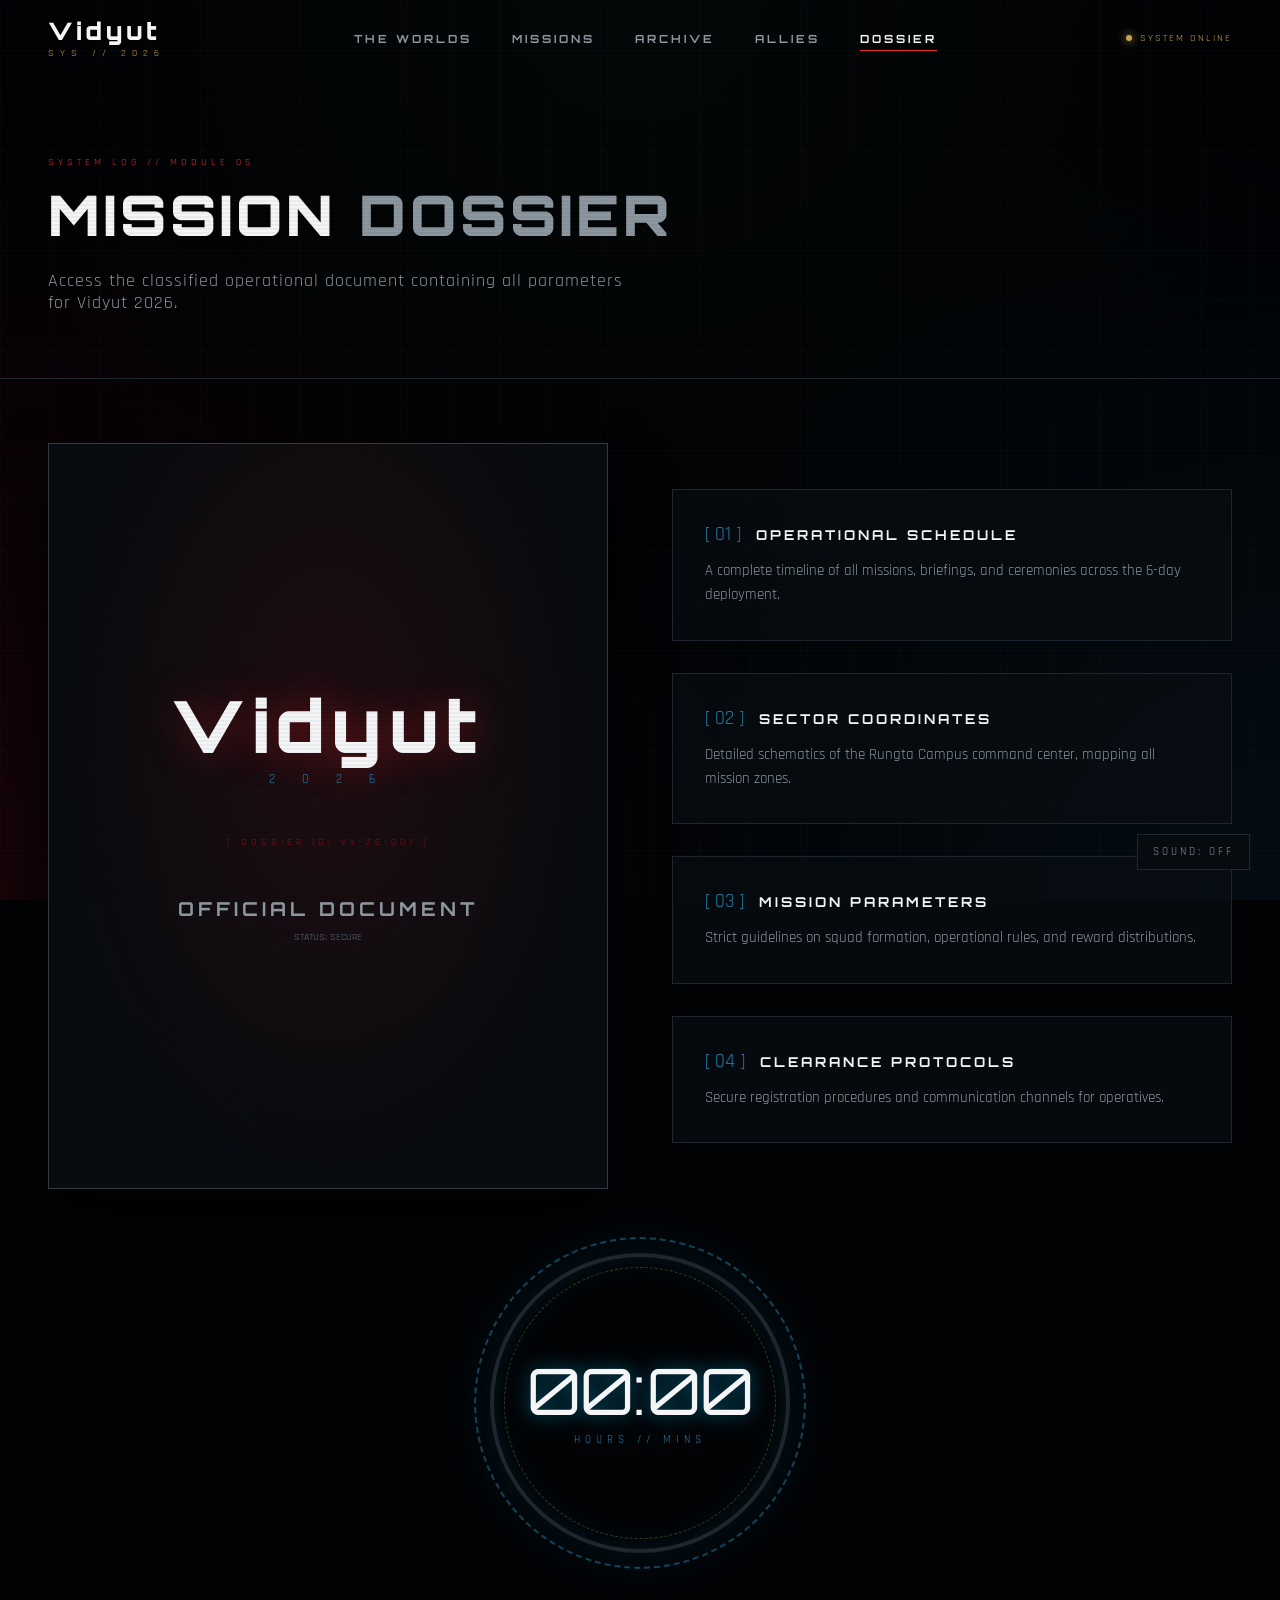
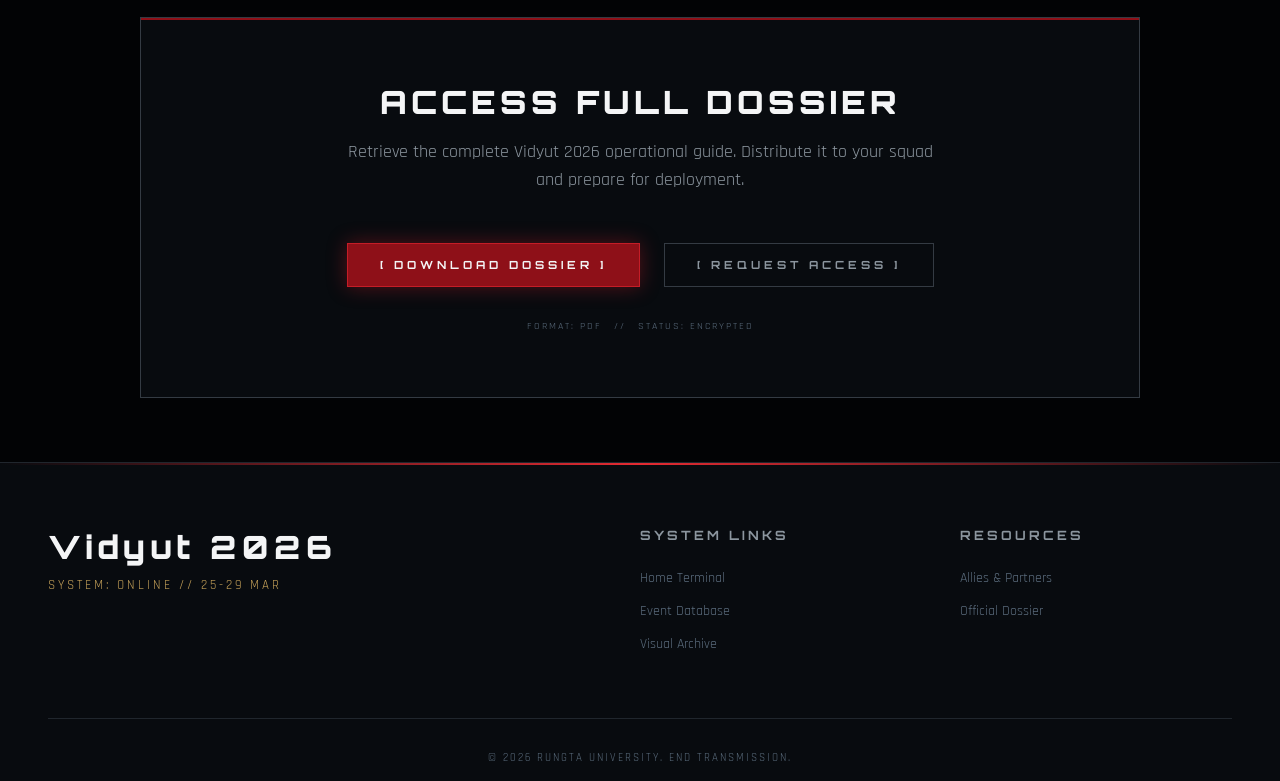
==== commit 34831ce4: "feat: complete Phase 2 Doomsday transformation" ====
--- a/brochure.html
+++ b/brochure.html
@@ -204,6 +204,50 @@
   letter-spacing: 2px;
 }
 
+/* REACTOR COUNTDOWN */
+.reactor-container {
+  display: flex;
+  justify-content: center;
+  margin: 4rem 0;
+}
+.reactor-core {
+  position: relative;
+  width: 300px; height: 300px;
+  border-radius: 50%;
+  border: 4px solid var(--steel);
+  display: flex; align-items: center; justify-content: center;
+  box-shadow: 0 0 50px rgba(0, 200, 255, 0.1), inset 0 0 30px rgba(0, 200, 255, 0.1);
+  animation: pulseCore 4s infinite alternate;
+}
+@keyframes pulseCore {
+  from { box-shadow: 0 0 50px rgba(0, 200, 255, 0.1), inset 0 0 30px rgba(0, 200, 255, 0.1); border-color: var(--steel); }
+  to { box-shadow: 0 0 80px rgba(0, 200, 255, 0.3), inset 0 0 50px rgba(0, 200, 255, 0.3); border-color: var(--hud-cyan); }
+}
+.reactor-ring {
+  position: absolute; inset: -20px;
+  border: 2px dashed var(--hud-cyan); border-radius: 50%;
+  animation: spin 30s linear infinite; opacity: 0.5;
+}
+.reactor-ring-2 {
+  position: absolute; inset: 10px;
+  border: 1px dashed var(--arc-gold); border-radius: 50%;
+  animation: spin reverse 20s linear infinite; opacity: 0.3;
+}
+@keyframes spin { 100% { transform: rotate(360deg); } }
+
+.countdown {
+  display: flex; flex-direction: column; align-items: center;
+  position: relative; z-index: 2;
+}
+.cd-time {
+  font-family: var(--title-font); font-size: 4rem; color: var(--white);
+  line-height: 1; text-shadow: 0 0 20px rgba(0,200,255,0.5);
+}
+.cd-label {
+  font-family: var(--hud-font); font-size: 0.7rem; color: var(--hud-cyan);
+  letter-spacing: 5px; margin-top: 10px;
+}
+
 @media(max-width: 900px) {
   .page-header { padding: 120px 1.5rem 3rem; }
   .brochure-layout { grid-template-columns: 1fr; padding: 0 1.5rem; gap: 3rem; }
@@ -220,11 +264,11 @@
 
 <!-- MOBILE COMMAND MENU -->
 <div id="cmd-menu">
-  <a href="index.html">01 HOME</a>
-  <a href="events.html">02 EVENTS</a>
-  <a href="gallery.html">03 GALLERY</a>
-  <a href="sponsors.html">04 SPONSORS</a>
-  <a href="brochure.html" class="active">05 DOSSIER</a>
+  <a href="index.html">01 THE WORLDS</a>
+  <a href="events.html">02 MISSION FILES</a>
+  <a href="gallery.html">03 THE ARCHIVE</a>
+  <a href="sponsors.html">04 THE ALLIES</a>
+  <a href="brochure.html" class="active">05 THE DOSSIER</a>
 </div>
 
 <!-- NAVBAR HUD -->
@@ -234,8 +278,8 @@
     <span class="nav-brand-sub">SYS // 2026</span>
   </a>
   <ul class="nav-links">
-    <li><a href="index.html">Home</a></li>
-    <li><a href="events.html">Events</a></li>
+    <li><a href="index.html">The Worlds</a></li>
+    <li><a href="events.html">Missions</a></li>
     <li><a href="gallery.html">Archive</a></li>
     <li><a href="sponsors.html">Allies</a></li>
     <li><a href="brochure.html" class="active">Dossier</a></li>
@@ -291,6 +335,17 @@
     </div>
   </div>
 
+  <div class="reactor-container reveal">
+    <div class="reactor-core">
+      <div class="reactor-ring"></div>
+      <div class="reactor-ring-2"></div>
+      <div class="countdown">
+        <div class="cd-time" id="reactor-timer">00:00</div>
+        <div class="cd-label">HOURS // MINS</div>
+      </div>
+    </div>
+  </div>
+
   <div class="download-cta reveal">
     <div class="hud-corner tl"></div><div class="hud-corner tr"></div>
     <div class="hud-corner bl"></div><div class="hud-corner br"></div>
@@ -335,5 +390,35 @@
 <script src="js/main.js"></script>
 <script src="js/cursor.js"></script>
 <script src="js/audio.js"></script>
+<script src="js/scene-transition.js"></script>
+<script>
+  // Reactor Countdown Logic
+  document.addEventListener('DOMContentLoaded', () => {
+    const targetDate = new Date("March 25, 2026 00:00:00").getTime();
+    const timerDisplay = document.getElementById("reactor-timer");
+
+    const updateTimer = () => {
+      const now = new Date().getTime();
+      const distance = targetDate - now;
+
+      if (distance < 0) {
+        timerDisplay.textContent = "00:00";
+        return;
+      }
+
+      const days = Math.floor(distance / (1000 * 60 * 60 * 24));
+      const hours = Math.floor((distance % (1000 * 60 * 60 * 24)) / (1000 * 60 * 60));
+      const mins = Math.floor((distance % (1000 * 60 * 60)) / (1000 * 60));
+
+      const h = String((days * 24) + hours).padStart(2, '0');
+      const m = String(mins).padStart(2, '0');
+      
+      timerDisplay.textContent = `${h}:${m}`;
+    };
+
+    updateTimer();
+    setInterval(updateTimer, 60000); // update every minute
+  });
+</script>
 </body>
 </html>
